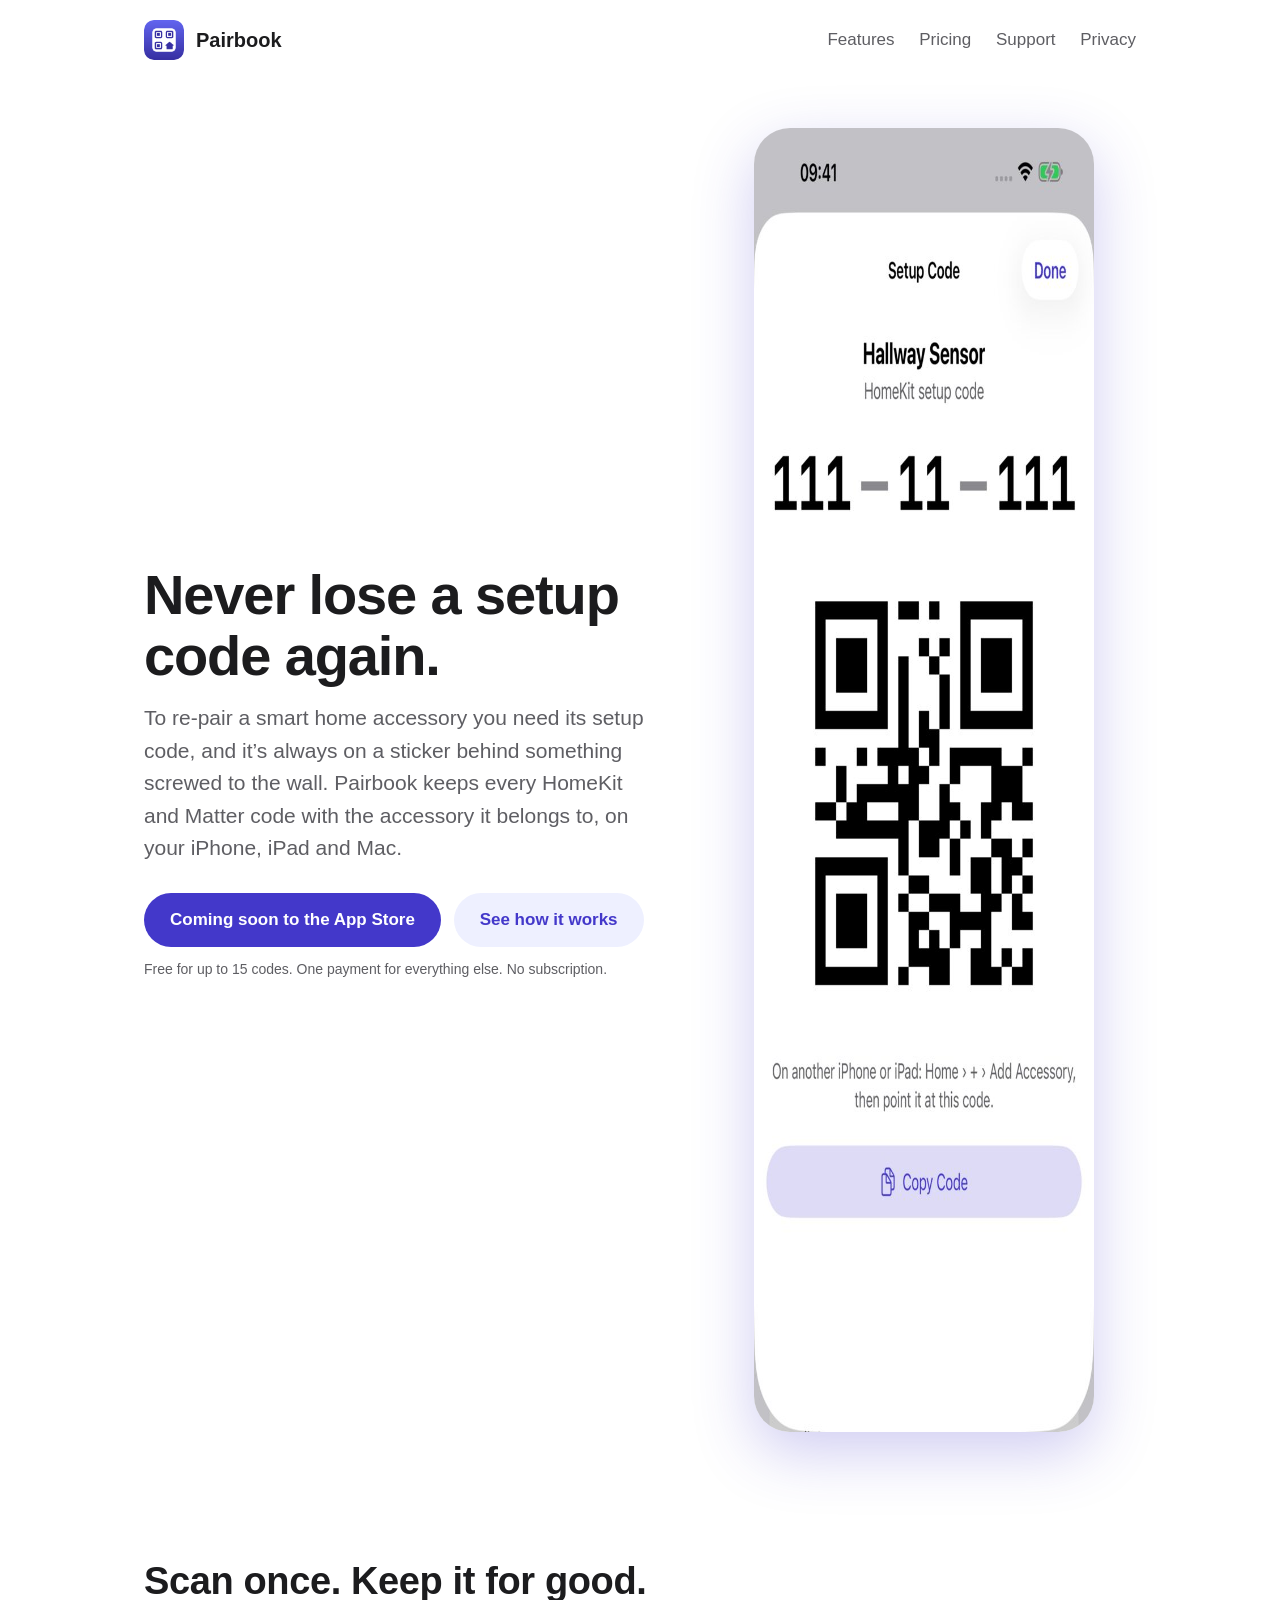
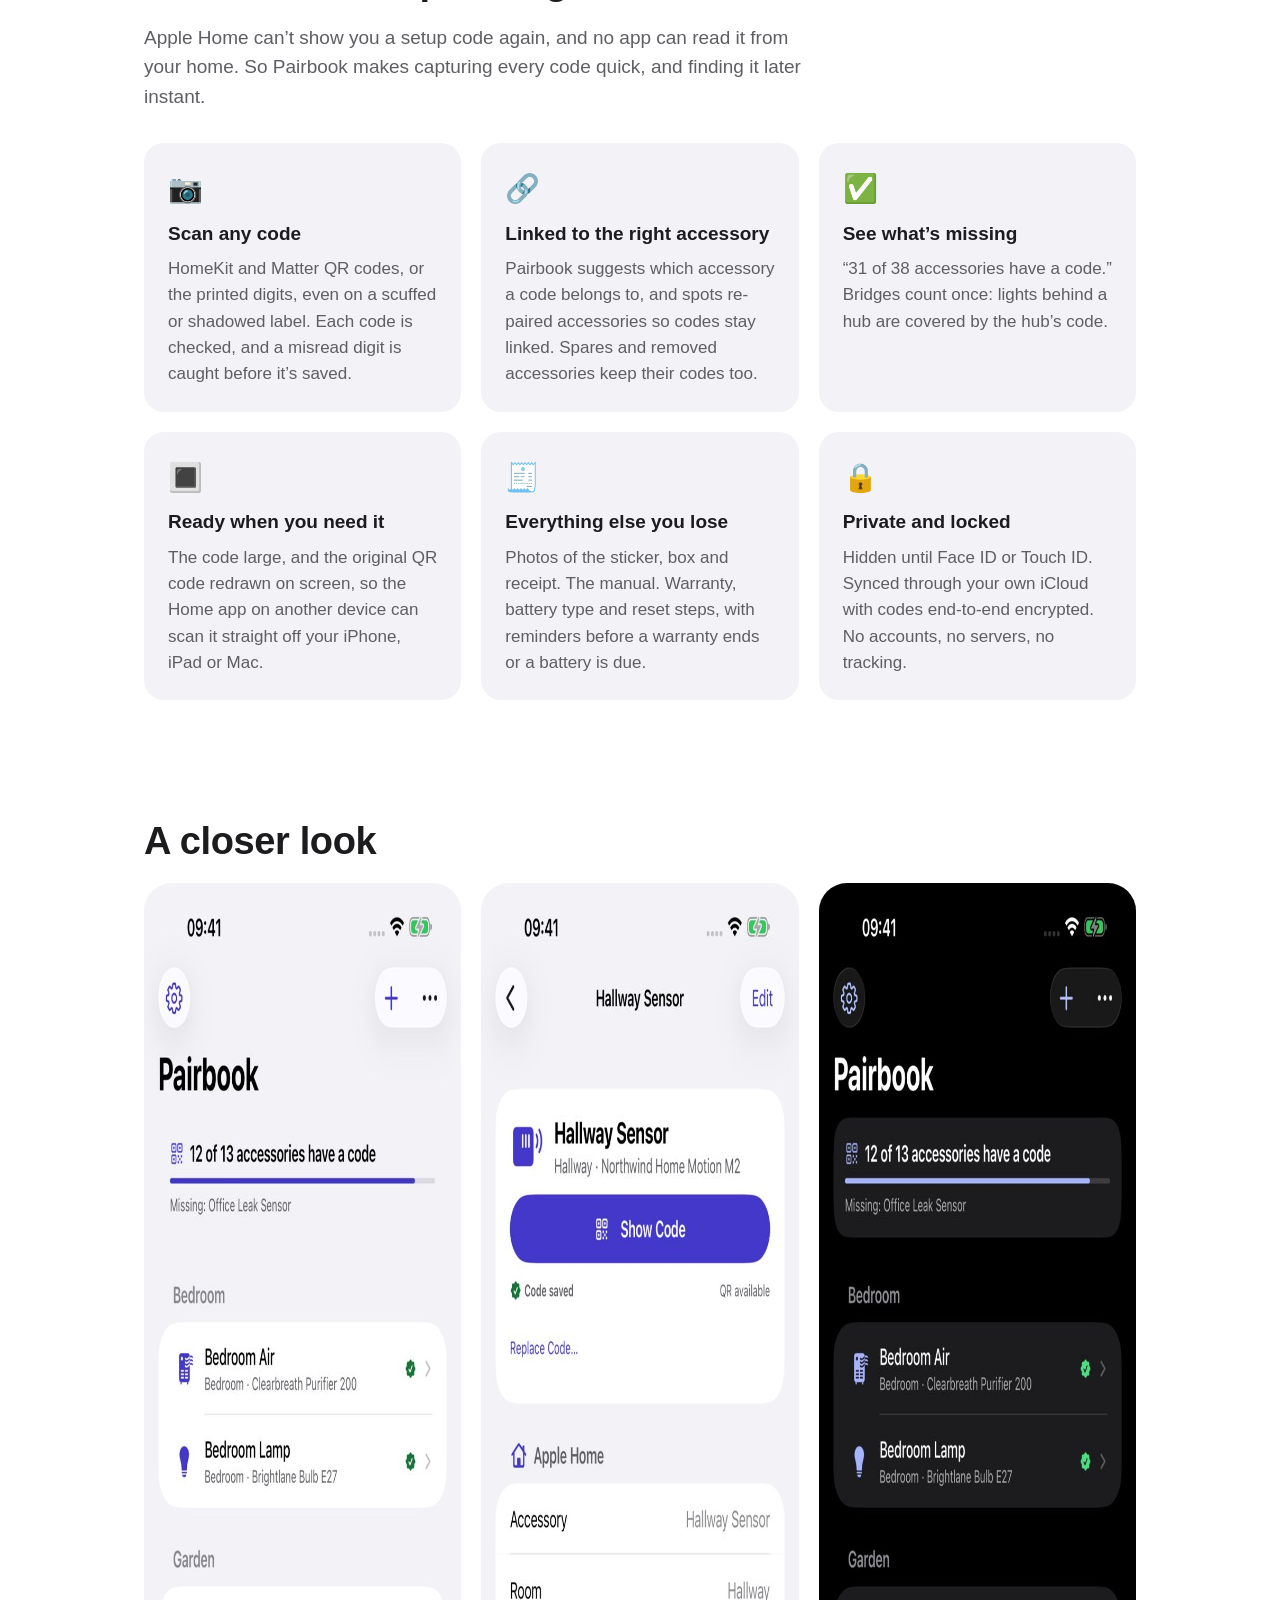
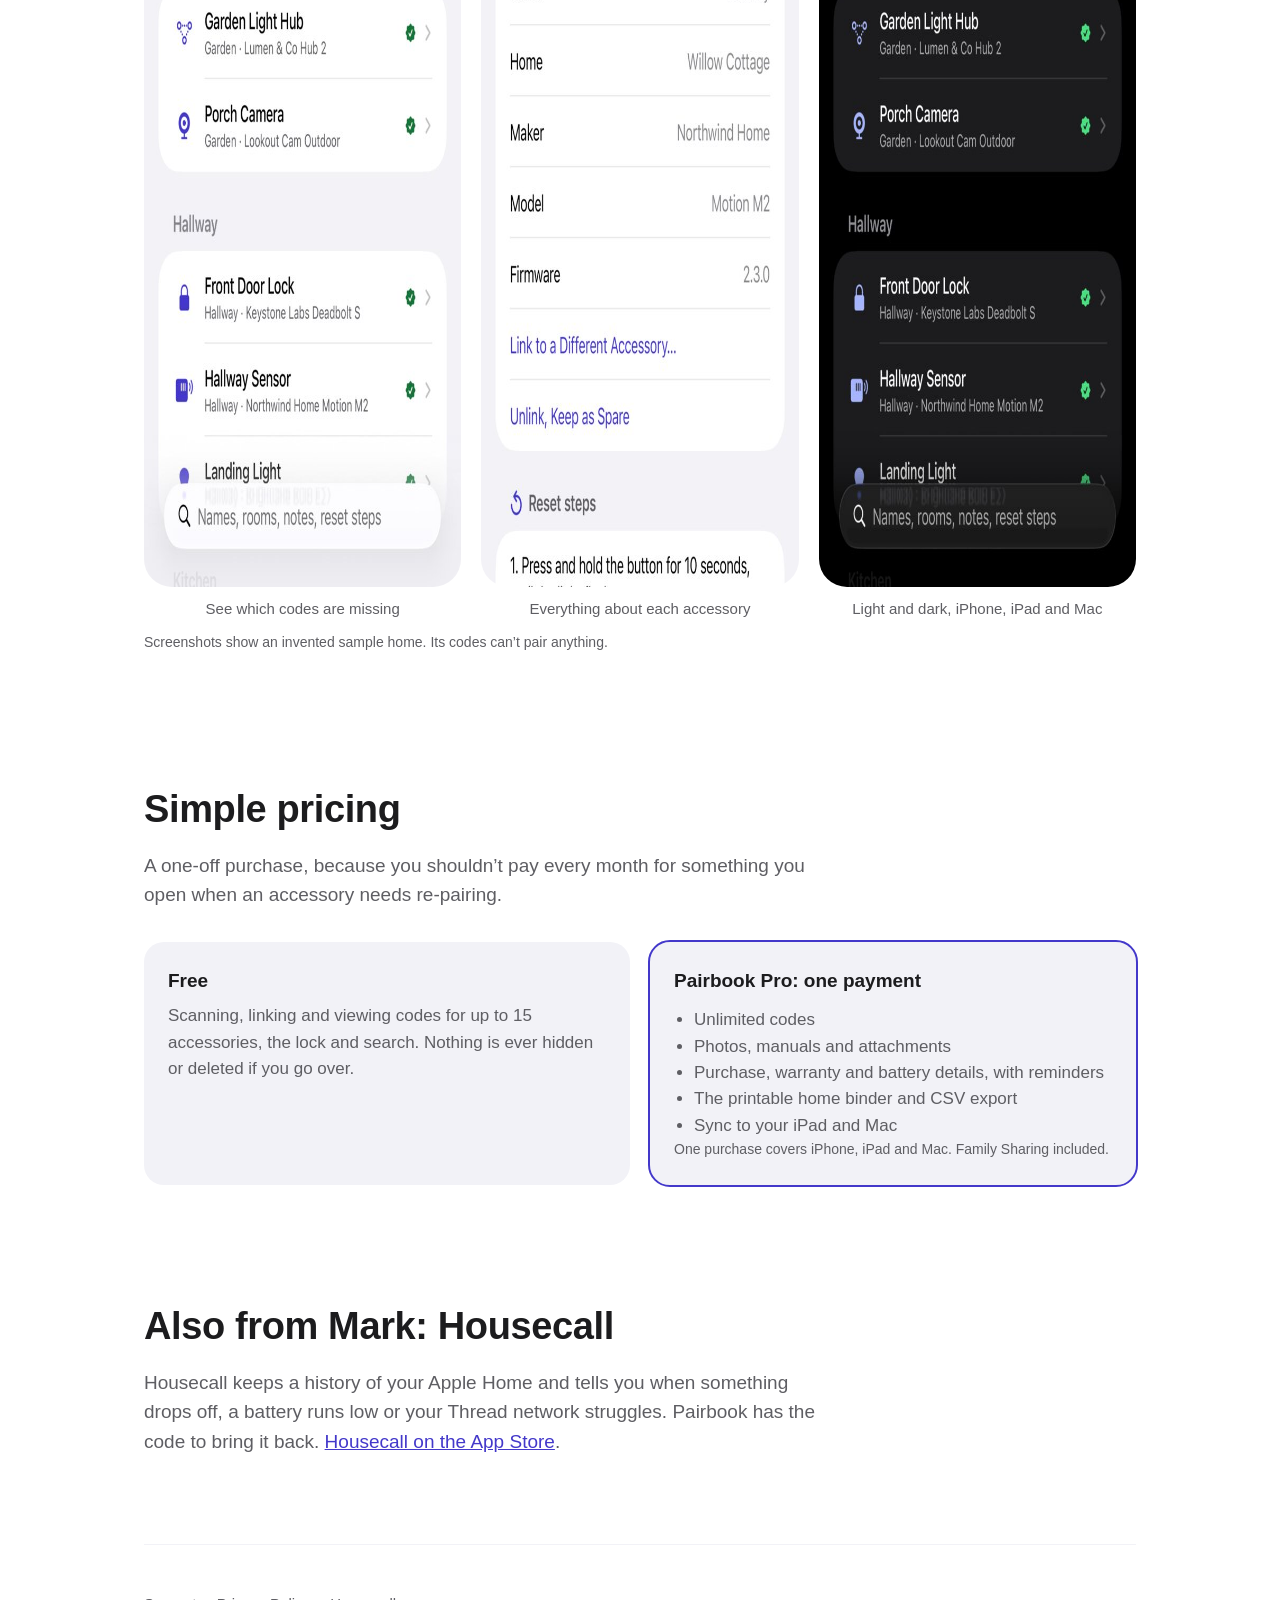
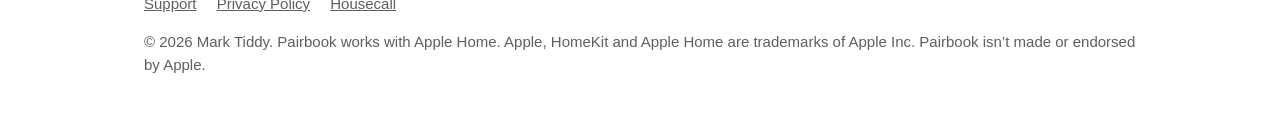
==== index.html @ 231cffd4 "Initial commit" ====
<!doctype html>
<html lang="en-GB">
<head>
  <meta charset="utf-8">
  <meta name="viewport" content="width=device-width, initial-scale=1">
  <link rel="stylesheet" href="style.css">
  <link rel="icon" href="images/favicon.png">
  <link rel="apple-touch-icon" href="images/apple-touch-icon.png">
  <title>Pairbook: HomeKit Code Vault</title>
  <meta name="description" content="Scan every HomeKit and Matter setup code once, and keep it with its accessory, photos, manual, warranty and reset steps. Private, locked and synced through your own iCloud.">
  <meta property="og:title" content="Pairbook: never lose a setup code again">
  <meta property="og:description" content="Every HomeKit and Matter setup code, kept with its accessory.">
  <meta property="og:image" content="images/icon.png">
  <!-- Once the app is live, add: <meta name="apple-itunes-app" content="app-id=YOUR_APP_ID"> -->
</head>
<body>
<a class="skip" href="#main">Skip to content</a>
<div class="wrap">
  <header class="site">
    <a class="brand" href="./"><img src="images/icon.png" alt="" width="40" height="40">Pairbook</a>
    <nav aria-label="Main">
      <a href="./#features">Features</a>
      <a href="./#pricing">Pricing</a>
      <a href="support.html">Support</a>
      <a href="privacy.html">Privacy</a>
    </nav>
  </header>
</div>
<main id="main">
  <div class="wrap">
    <section class="hero" aria-labelledby="hero-title">
      <div>
        <h1 id="hero-title">Never lose a setup code again.</h1>
        <p class="lead">To re-pair a smart home accessory you need its setup code, and it&rsquo;s always on a sticker behind something screwed to the wall. Pairbook keeps every HomeKit and Matter code with the accessory it belongs to, on your iPhone, iPad and Mac.</p>
        <a class="button" href="#pricing">Coming soon to the App Store</a>
        <a class="button secondary" href="#features">See how it works</a>
        <p class="note">Free for up to 15 codes. One payment for everything else. No subscription.</p>
      </div>
      <img class="phone" src="images/01-show-code.jpg" alt="Pairbook showing the setup code for Hallway Sensor: the digits 111-11-111 large, with the QR code below." width="600" height="1304">
    </section>
  </div>

  <div class="wrap">
    <section id="features" aria-labelledby="features-title">
      <h2 id="features-title">Scan once. Keep it for good.</h2>
      <p class="intro">Apple Home can&rsquo;t show you a setup code again, and no app can read it from your home. So Pairbook makes capturing every code quick, and finding it later instant.</p>
      <div class="grid">
        <div class="card"><span class="icon" aria-hidden="true">📷</span><h3>Scan any code</h3><p>HomeKit and Matter QR codes, or the printed digits, even on a scuffed or shadowed label. Each code is checked, and a misread digit is caught before it&rsquo;s saved.</p></div>
        <div class="card"><span class="icon" aria-hidden="true">🔗</span><h3>Linked to the right accessory</h3><p>Pairbook suggests which accessory a code belongs to, and spots re-paired accessories so codes stay linked. Spares and removed accessories keep their codes too.</p></div>
        <div class="card"><span class="icon" aria-hidden="true">✅</span><h3>See what&rsquo;s missing</h3><p>&ldquo;31 of 38 accessories have a code.&rdquo; Bridges count once: lights behind a hub are covered by the hub&rsquo;s code.</p></div>
        <div class="card"><span class="icon" aria-hidden="true">🔳</span><h3>Ready when you need it</h3><p>The code large, and the original QR code redrawn on screen, so the Home app on another device can scan it straight off your iPhone, iPad or Mac.</p></div>
        <div class="card"><span class="icon" aria-hidden="true">🧾</span><h3>Everything else you lose</h3><p>Photos of the sticker, box and receipt. The manual. Warranty, battery type and reset steps, with reminders before a warranty ends or a battery is due.</p></div>
        <div class="card"><span class="icon" aria-hidden="true">🔒</span><h3>Private and locked</h3><p>Hidden until Face ID or Touch ID. Synced through your own iCloud with codes end-to-end encrypted. No accounts, no servers, no tracking.</p></div>
      </div>
    </section>

    <section aria-labelledby="shots-title">
      <h2 id="shots-title">A closer look</h2>
      <div class="shots">
        <figure><img src="images/02-library.jpg" alt="The Pairbook list: 12 of 13 accessories have a code, grouped by room." loading="lazy" width="600" height="1304"><figcaption>See which codes are missing</figcaption></figure>
        <figure><img src="images/03-detail.jpg" alt="An accessory page with a Show Code button, Apple Home details, reset steps and warranty." loading="lazy" width="600" height="1304"><figcaption>Everything about each accessory</figcaption></figure>
        <figure><img src="images/05-library-dark.jpg" alt="The Pairbook list in dark mode." loading="lazy" width="600" height="1304"><figcaption>Light and dark, iPhone, iPad and Mac</figcaption></figure>
      </div>
      <p class="note">Screenshots show an invented sample home. Its codes can&rsquo;t pair anything.</p>
    </section>

    <section id="pricing" aria-labelledby="pricing-title">
      <h2 id="pricing-title">Simple pricing</h2>
      <p class="intro">A one-off purchase, because you shouldn&rsquo;t pay every month for something you open when an accessory needs re-pairing.</p>
      <div class="pricing">
        <div class="card">
          <h3>Free</h3>
          <p>Scanning, linking and viewing codes for up to 15 accessories, the lock and search. Nothing is ever hidden or deleted if you go over.</p>
        </div>
        <div class="card pro">
          <h3>Pairbook Pro: one payment</h3>
          <ul>
            <li>Unlimited codes</li>
            <li>Photos, manuals and attachments</li>
            <li>Purchase, warranty and battery details, with reminders</li>
            <li>The printable home binder and CSV export</li>
            <li>Sync to your iPad and Mac</li>
          </ul>
          <p class="note">One purchase covers iPhone, iPad and Mac. Family Sharing included.</p>
        </div>
      </div>
    </section>

    <section aria-labelledby="housecall-title">
      <h2 id="housecall-title">Also from Mark: Housecall</h2>
      <p class="intro">Housecall keeps a history of your Apple Home and tells you when something drops off, a battery runs low or your Thread network struggles. Pairbook has the code to bring it back. <a href="https://apps.apple.com/app/id6829226607">Housecall on the App Store</a>.</p>
    </section>
  </div>
</main>
<div class="wrap">
  <footer class="site">
    <p>
      <a href="support.html">Support</a>
      <a href="privacy.html">Privacy Policy</a>
      <a href="https://apps.apple.com/app/id6829226607">Housecall</a>
    </p>
    <p>© 2026 Mark Tiddy. Pairbook works with Apple Home. Apple, HomeKit and Apple Home are trademarks of Apple Inc. Pairbook isn&rsquo;t made or endorsed by Apple.</p>
  </footer>
</div>
</body>
</html>
---- style.css ----
/* Pairbook site. Indigo to match the app icon. Colours pass WCAG AA in light and dark. */
:root {
  --brand: #4338CA;
  --brand-soft: #EEF0FF;
  --text: #1C1C1E;
  --muted: #5E5E63;
  --bg: #FFFFFF;
  --card: #F2F2F7;
  --radius: 20px;
  color-scheme: light dark;
}
@media (prefers-color-scheme: dark) {
  :root {
    --brand: #A5B4FC;
    --brand-soft: #1E1B4B;
    --text: #F5F5F7;
    --muted: #AEAEB2;
    --bg: #000000;
    --card: #1C1C1E;
  }
}
* { box-sizing: border-box; }
body {
  margin: 0;
  font: 17px/1.55 -apple-system, BlinkMacSystemFont, "SF Pro Text", "Helvetica Neue", Arial, sans-serif;
  color: var(--text);
  background: var(--bg);
}
a { color: var(--brand); }
a:focus-visible, .button:focus-visible { outline: 3px solid var(--brand); outline-offset: 3px; }
.wrap { max-width: 1040px; margin: 0 auto; padding: 0 24px; }
header.site { display: flex; align-items: center; justify-content: space-between; padding: 20px 0; }
header.site .brand { display: flex; align-items: center; gap: 12px; font-weight: 700; font-size: 20px; color: var(--text); text-decoration: none; }
header.site .brand img { width: 40px; height: 40px; border-radius: 10px; }
header.site nav a { margin-left: 20px; text-decoration: none; color: var(--muted); font-weight: 500; }
header.site nav a:hover { color: var(--brand); }
.hero { display: grid; grid-template-columns: 1.1fr 0.9fr; gap: 48px; align-items: center; padding: 48px 0 64px; }
.hero h1 { font-size: clamp(36px, 6vw, 56px); line-height: 1.08; margin: 0 0 16px; letter-spacing: -0.02em; }
.hero p.lead { font-size: 21px; color: var(--muted); margin: 0 0 28px; }
.hero img.phone { width: 100%; max-width: 340px; justify-self: center; border-radius: 36px; box-shadow: 0 20px 60px rgba(67, 56, 202, 0.25); }
.button {
  display: inline-block; padding: 14px 26px; border-radius: 999px; font-weight: 600; text-decoration: none;
  background: #4338CA; color: #FFFFFF;
}
.button.secondary { background: var(--brand-soft); color: var(--brand); margin-left: 8px; }
.note { font-size: 14px; color: var(--muted); margin-top: 12px; }
section { padding: 56px 0; }
section h2 { font-size: clamp(28px, 4vw, 38px); margin: 0 0 12px; letter-spacing: -0.01em; }
section p.intro { color: var(--muted); font-size: 19px; max-width: 680px; margin: 0 0 32px; }
.grid { display: grid; grid-template-columns: repeat(auto-fit, minmax(240px, 1fr)); gap: 20px; }
.card { background: var(--card); border-radius: var(--radius); padding: 24px; }
.card h3 { margin: 0 0 8px; font-size: 19px; }
.card p { margin: 0; color: var(--muted); }
.card .icon { font-size: 28px; margin-bottom: 8px; display: block; }
.shots { display: grid; grid-template-columns: repeat(auto-fit, minmax(200px, 1fr)); gap: 20px; }
.shots figure { margin: 0; }
.shots img { width: 100%; border-radius: 28px; display: block; }
.shots figcaption { text-align: center; color: var(--muted); font-size: 15px; margin-top: 10px; }
.pricing { display: grid; grid-template-columns: 1fr 1fr; gap: 20px; }
.pricing .card.pro { outline: 2px solid var(--brand); }
.pricing ul { padding-left: 20px; margin: 12px 0 0; color: var(--muted); }
.prose { max-width: 720px; }
.prose h1 { font-size: 40px; margin: 24px 0 8px; }
.prose h2 { font-size: 24px; margin-top: 36px; }
.prose .updated { color: var(--muted); }
details { background: var(--card); border-radius: 14px; padding: 16px 20px; margin-bottom: 12px; }
details summary { font-weight: 600; cursor: pointer; }
details p, details ol, details ul { color: var(--muted); }
footer.site { border-top: 1px solid var(--card); padding: 32px 0 48px; color: var(--muted); font-size: 15px; }
footer.site a { color: var(--muted); margin-right: 16px; }
.skip { position: absolute; left: -999px; }
.skip:focus { left: 16px; top: 16px; background: var(--bg); padding: 8px 12px; z-index: 10; }
@media (max-width: 760px) {
  .hero { grid-template-columns: 1fr; padding-top: 16px; }
  .hero img.phone { max-width: 260px; }
  .pricing { grid-template-columns: 1fr; }
  header.site nav a { margin-left: 12px; font-size: 15px; }
}
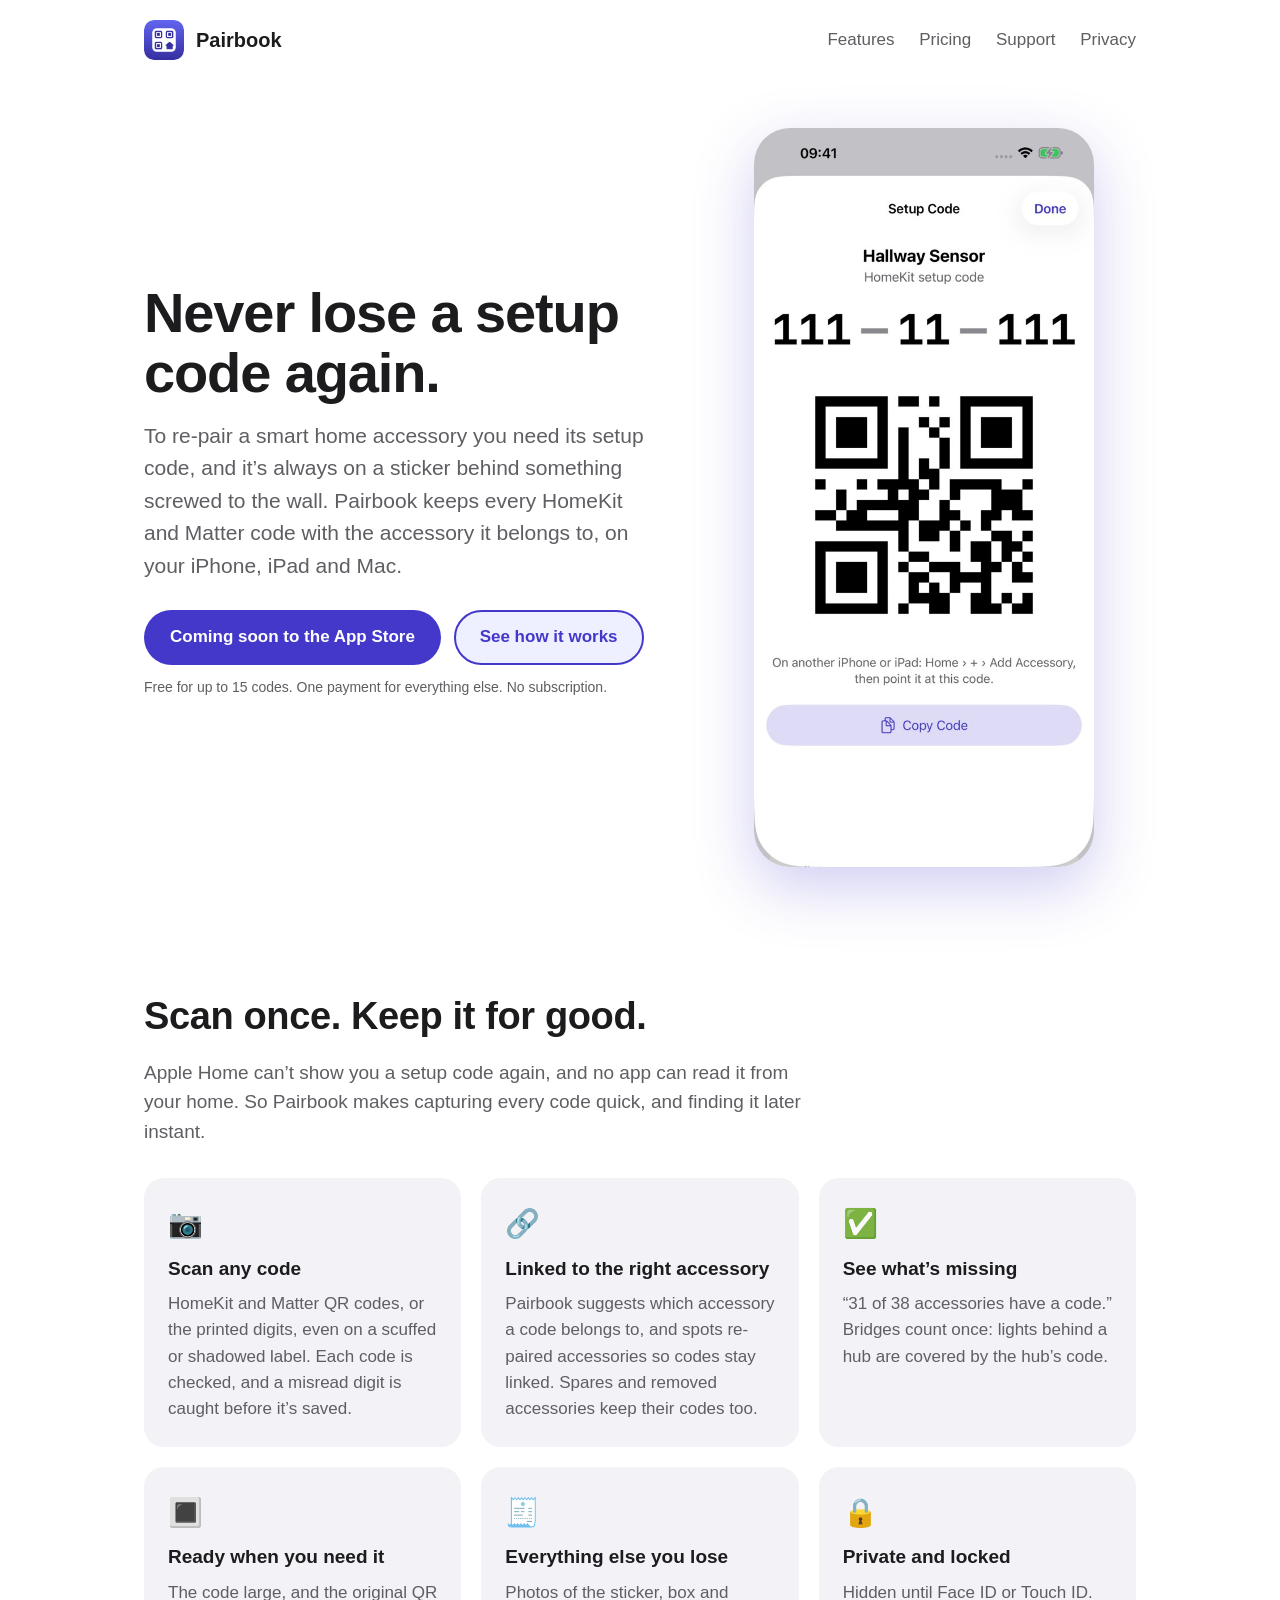
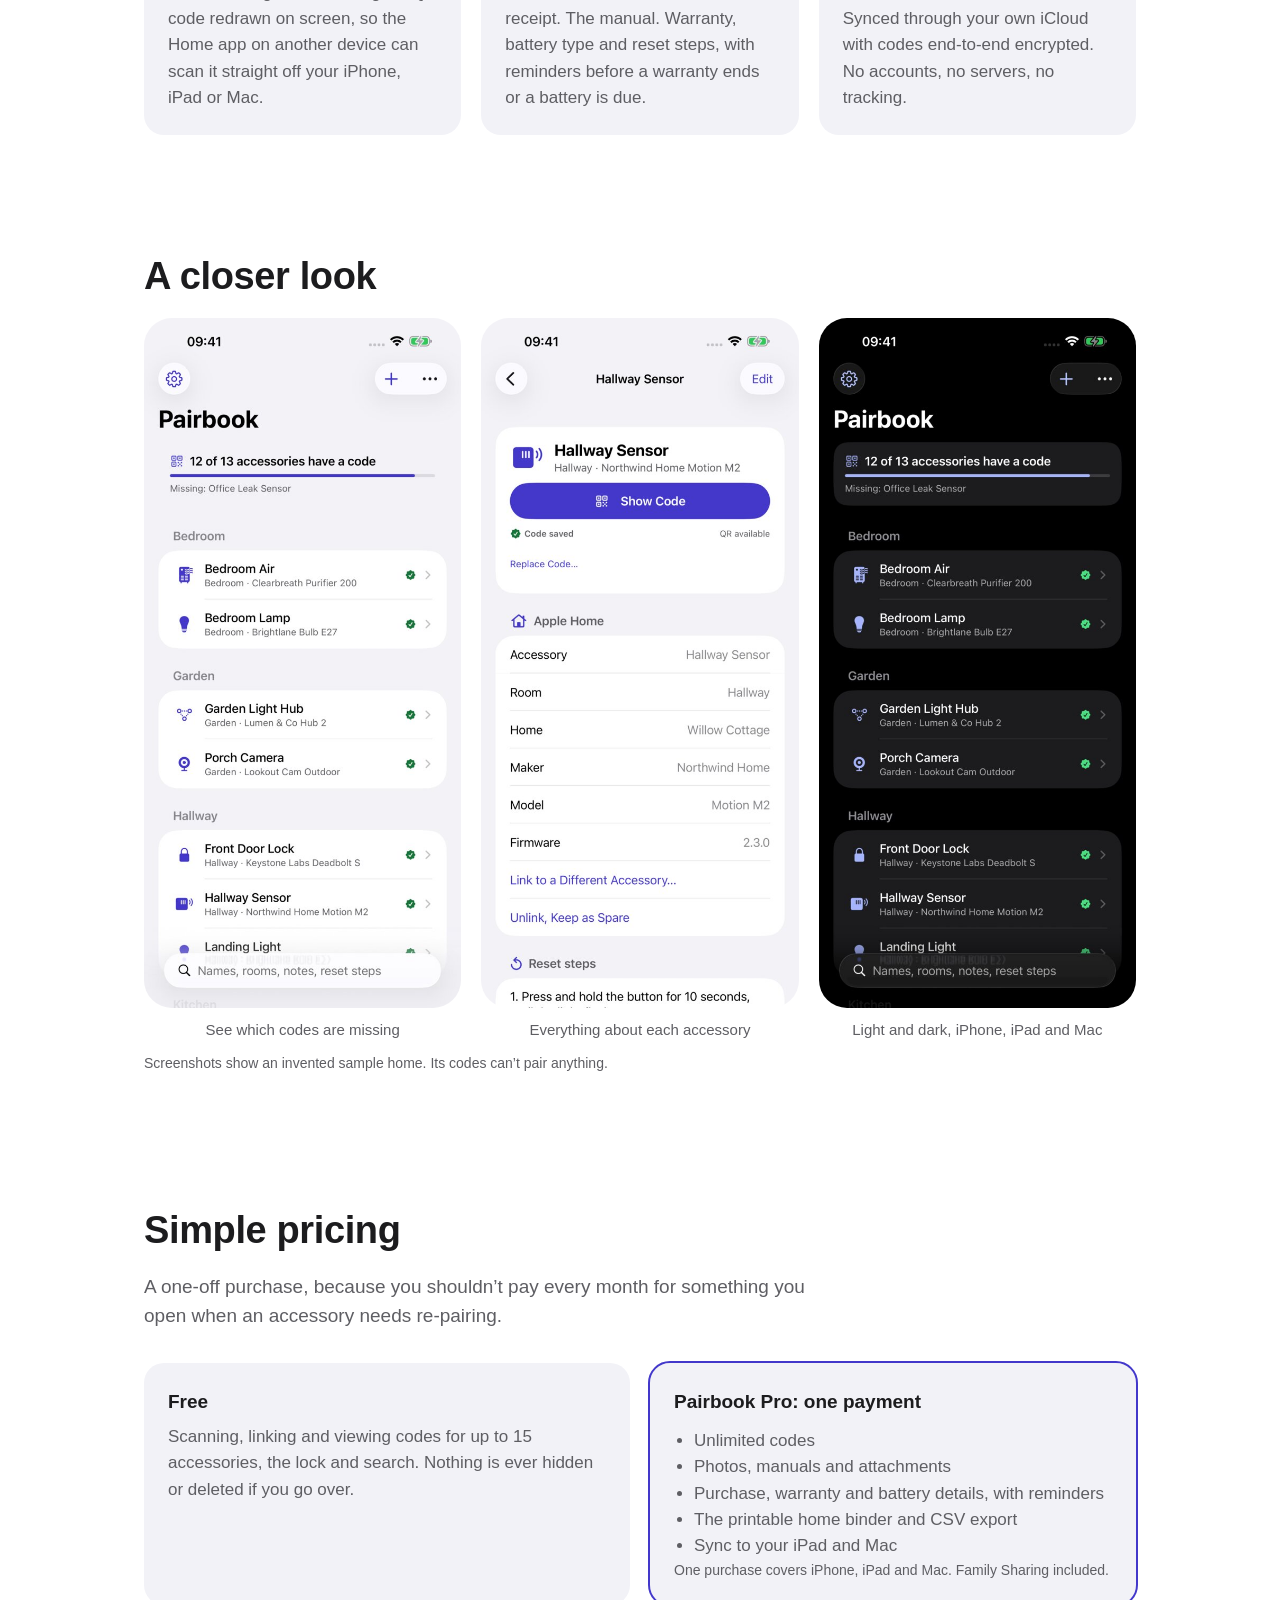
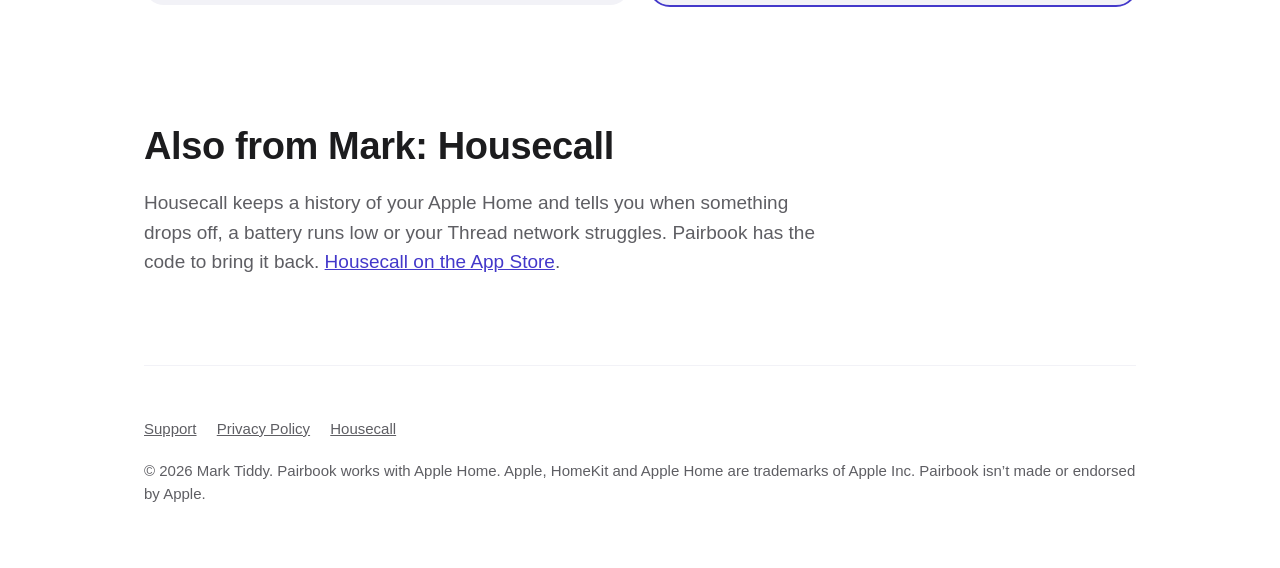
==== commit 88b3790e: "Styling fixes" ====
--- a/index.html
+++ b/index.html
@@ -1,4 +1,4 @@
-<!doctype html>
+<!DOCTYPE html>
 <html lang="en-GB">
 <head>
   <meta charset="utf-8">
--- a/style.css
+++ b/style.css
@@ -1,7 +1,12 @@
 /* Pairbook site. Indigo to match the app icon. Colours pass WCAG AA in light and dark. */
 :root {
   --brand: #4338CA;
+  --brand-hover: #3730A3;
   --brand-soft: #EEF0FF;
+  --brand-soft-hover: #E0E3FF;
+  --button-bg: #4338CA;
+  --button-bg-hover: #3730A3;
+  --button-text: #FFFFFF;
   --text: #1C1C1E;
   --muted: #5E5E63;
   --bg: #FFFFFF;
@@ -12,7 +17,12 @@
 @media (prefers-color-scheme: dark) {
   :root {
     --brand: #A5B4FC;
+    --brand-hover: #C7D2FE;
     --brand-soft: #1E1B4B;
+    --brand-soft-hover: #312E81;
+    --button-bg: #A5B4FC;
+    --button-bg-hover: #C7D2FE;
+    --button-text: #1C1C1E;
     --text: #F5F5F7;
     --muted: #AEAEB2;
     --bg: #000000;
@@ -27,22 +37,28 @@
   background: var(--bg);
 }
 a { color: var(--brand); }
-a:focus-visible, .button:focus-visible { outline: 3px solid var(--brand); outline-offset: 3px; }
+a:not(.button):hover { color: var(--brand-hover); text-decoration-thickness: 2px; text-underline-offset: 3px; }
+a:focus-visible, .button:focus-visible, details summary:focus-visible { outline: 3px solid var(--brand); outline-offset: 3px; }
 .wrap { max-width: 1040px; margin: 0 auto; padding: 0 24px; }
 header.site { display: flex; align-items: center; justify-content: space-between; padding: 20px 0; }
 header.site .brand { display: flex; align-items: center; gap: 12px; font-weight: 700; font-size: 20px; color: var(--text); text-decoration: none; }
+header.site .brand:hover { color: var(--brand-hover); }
 header.site .brand img { width: 40px; height: 40px; border-radius: 10px; }
-header.site nav a { margin-left: 20px; text-decoration: none; color: var(--muted); font-weight: 500; }
-header.site nav a:hover { color: var(--brand); }
+header.site nav a { display: inline-flex; align-items: center; min-height: 24px; margin-left: 20px; padding: 4px 0; text-decoration: none; color: var(--muted); font-weight: 500; }
+header.site nav a:hover { color: var(--brand-hover); text-decoration: underline; }
+header.site nav a[aria-current="page"] { color: var(--text); font-weight: 700; text-decoration: underline; text-underline-offset: 4px; }
+header.site nav a[aria-current="page"]:hover { color: var(--brand-hover); }
 .hero { display: grid; grid-template-columns: 1.1fr 0.9fr; gap: 48px; align-items: center; padding: 48px 0 64px; }
 .hero h1 { font-size: clamp(36px, 6vw, 56px); line-height: 1.08; margin: 0 0 16px; letter-spacing: -0.02em; }
 .hero p.lead { font-size: 21px; color: var(--muted); margin: 0 0 28px; }
-.hero img.phone { width: 100%; max-width: 340px; justify-self: center; border-radius: 36px; box-shadow: 0 20px 60px rgba(67, 56, 202, 0.25); }
+.hero img.phone { width: 100%; height: auto; max-width: 340px; justify-self: center; border-radius: 36px; box-shadow: 0 20px 60px rgba(67, 56, 202, 0.25); }
 .button {
-  display: inline-block; padding: 14px 26px; border-radius: 999px; font-weight: 600; text-decoration: none;
-  background: #4338CA; color: #FFFFFF;
+  display: inline-block; padding: 12px 24px; border: 2px solid transparent; border-radius: 999px; font-weight: 600; text-decoration: none;
+  background: var(--button-bg); color: var(--button-text);
 }
-.button.secondary { background: var(--brand-soft); color: var(--brand); margin-left: 8px; }
+.button:hover { background: var(--button-bg-hover); }
+.button.secondary { background: var(--brand-soft); border-color: var(--brand); color: var(--brand); margin-left: 8px; }
+.button.secondary:hover { background: var(--brand-soft-hover); }
 .note { font-size: 14px; color: var(--muted); margin-top: 12px; }
 section { padding: 56px 0; }
 section h2 { font-size: clamp(28px, 4vw, 38px); margin: 0 0 12px; letter-spacing: -0.01em; }
@@ -54,7 +70,7 @@
 .card .icon { font-size: 28px; margin-bottom: 8px; display: block; }
 .shots { display: grid; grid-template-columns: repeat(auto-fit, minmax(200px, 1fr)); gap: 20px; }
 .shots figure { margin: 0; }
-.shots img { width: 100%; border-radius: 28px; display: block; }
+.shots img { width: 100%; height: auto; border-radius: 28px; display: block; }
 .shots figcaption { text-align: center; color: var(--muted); font-size: 15px; margin-top: 10px; }
 .pricing { display: grid; grid-template-columns: 1fr 1fr; gap: 20px; }
 .pricing .card.pro { outline: 2px solid var(--brand); }
@@ -64,10 +80,12 @@
 .prose h2 { font-size: 24px; margin-top: 36px; }
 .prose .updated { color: var(--muted); }
 details { background: var(--card); border-radius: 14px; padding: 16px 20px; margin-bottom: 12px; }
-details summary { font-weight: 600; cursor: pointer; }
+details summary { font-weight: 600; cursor: pointer; border-radius: 6px; }
+details summary:hover { color: var(--brand-hover); text-decoration: underline; text-underline-offset: 3px; }
 details p, details ol, details ul { color: var(--muted); }
 footer.site { border-top: 1px solid var(--card); padding: 32px 0 48px; color: var(--muted); font-size: 15px; }
-footer.site a { color: var(--muted); margin-right: 16px; }
+footer.site a { display: inline-block; min-height: 24px; padding: 4px 0; color: var(--muted); margin-right: 16px; }
+footer.site a:hover { color: var(--brand-hover); }
 .skip { position: absolute; left: -999px; }
 .skip:focus { left: 16px; top: 16px; background: var(--bg); padding: 8px 12px; z-index: 10; }
 @media (max-width: 760px) {
